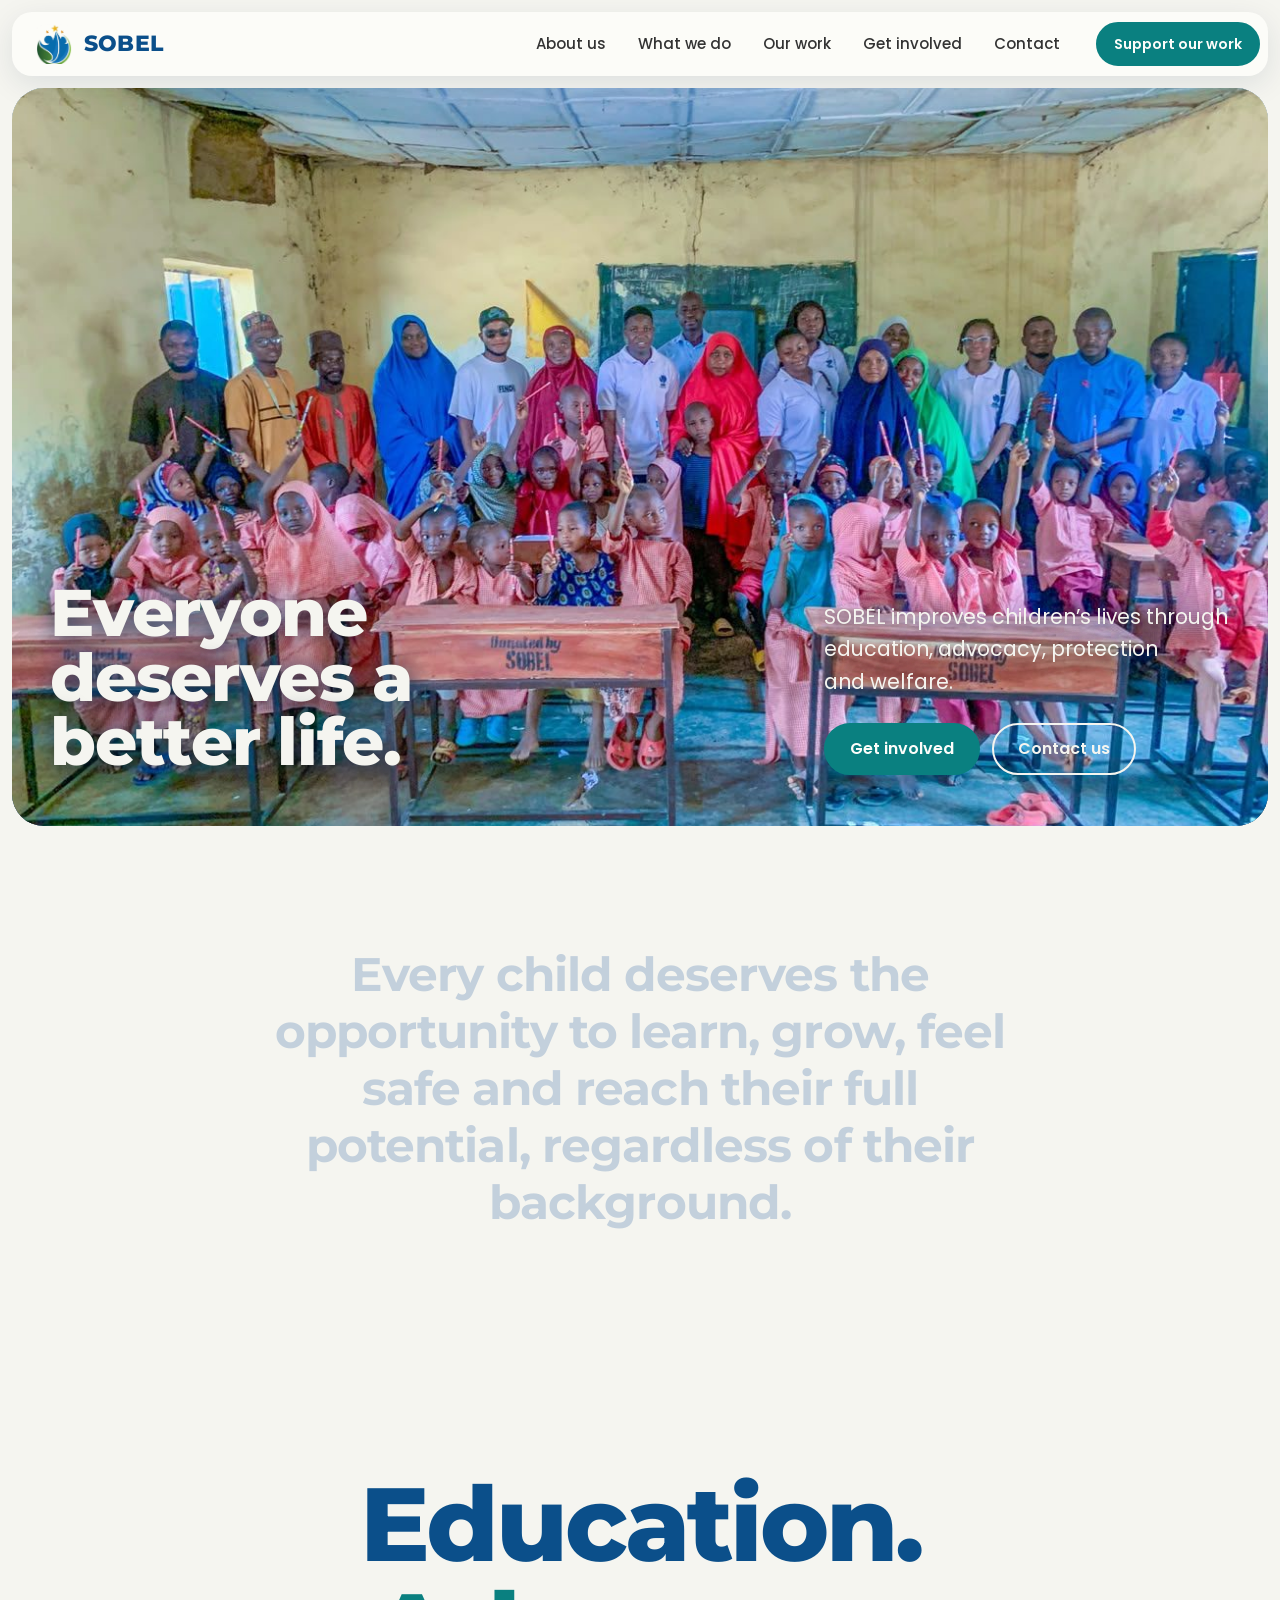
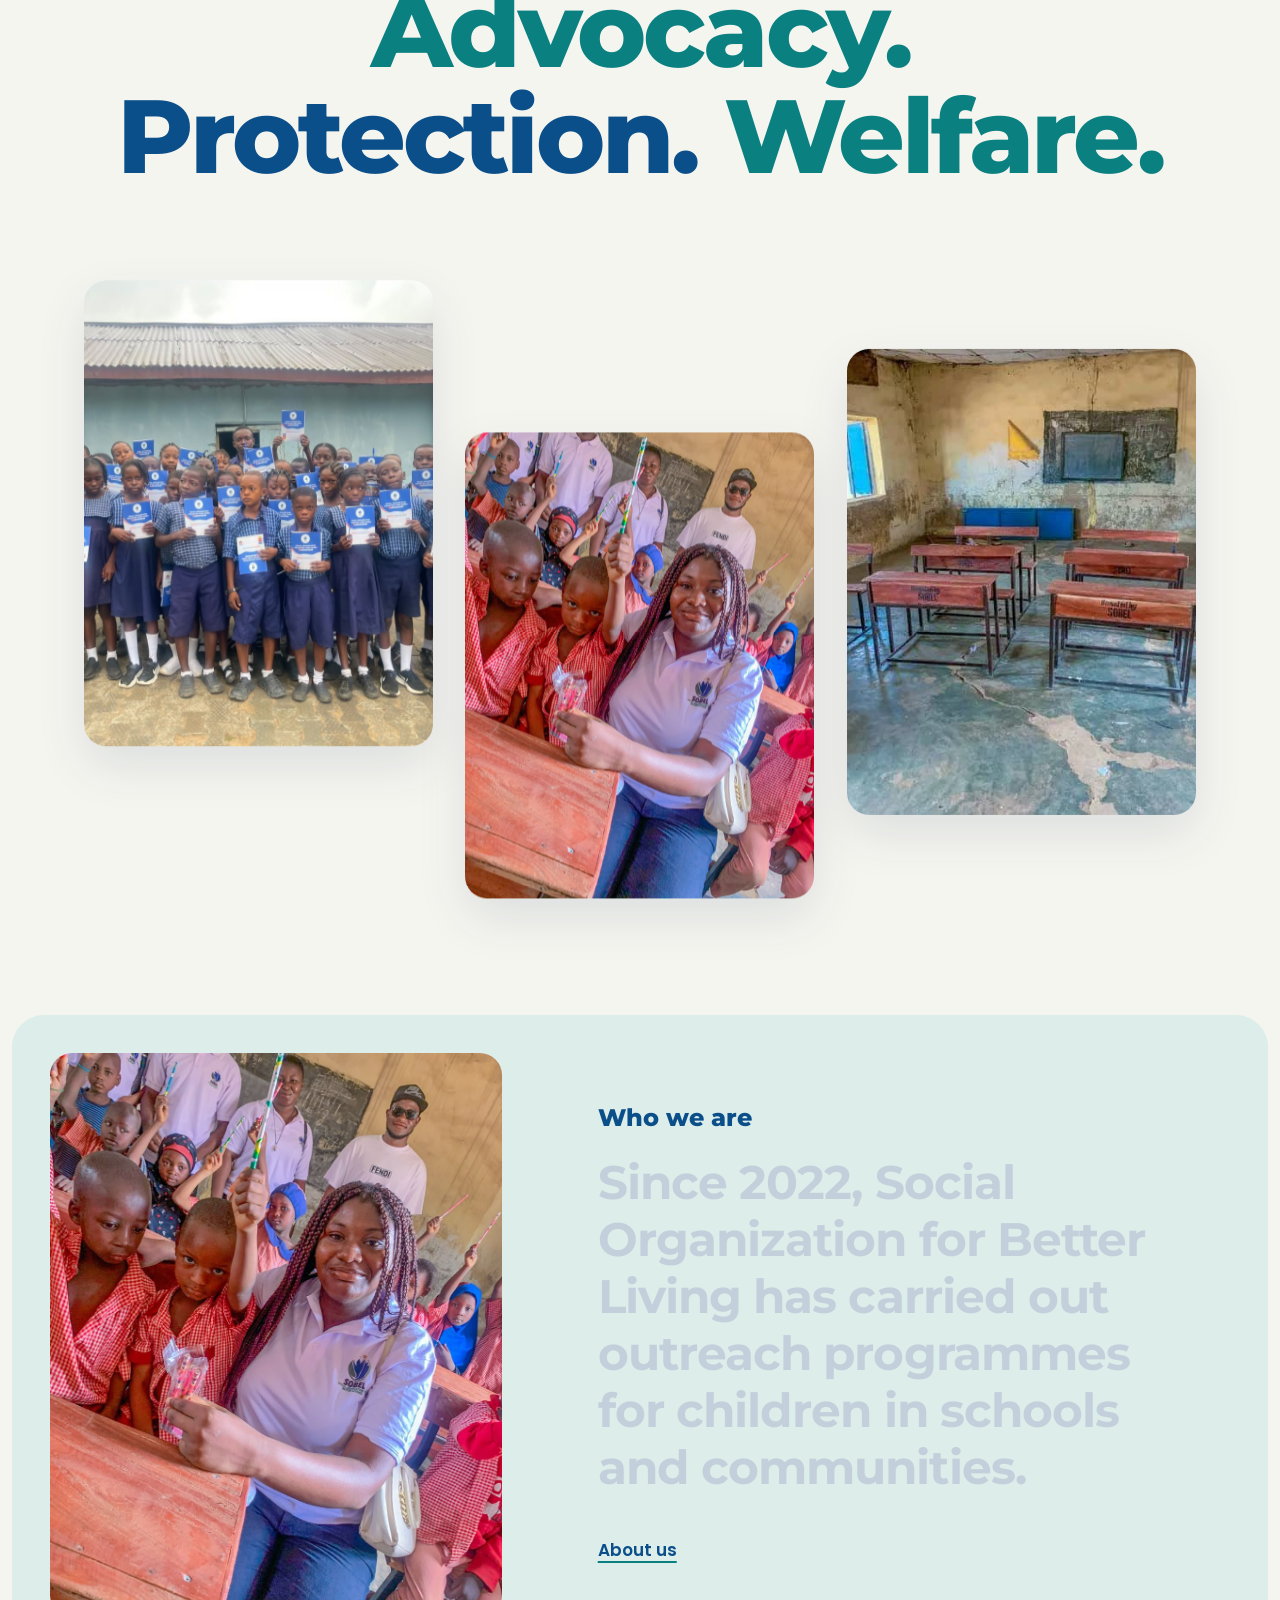
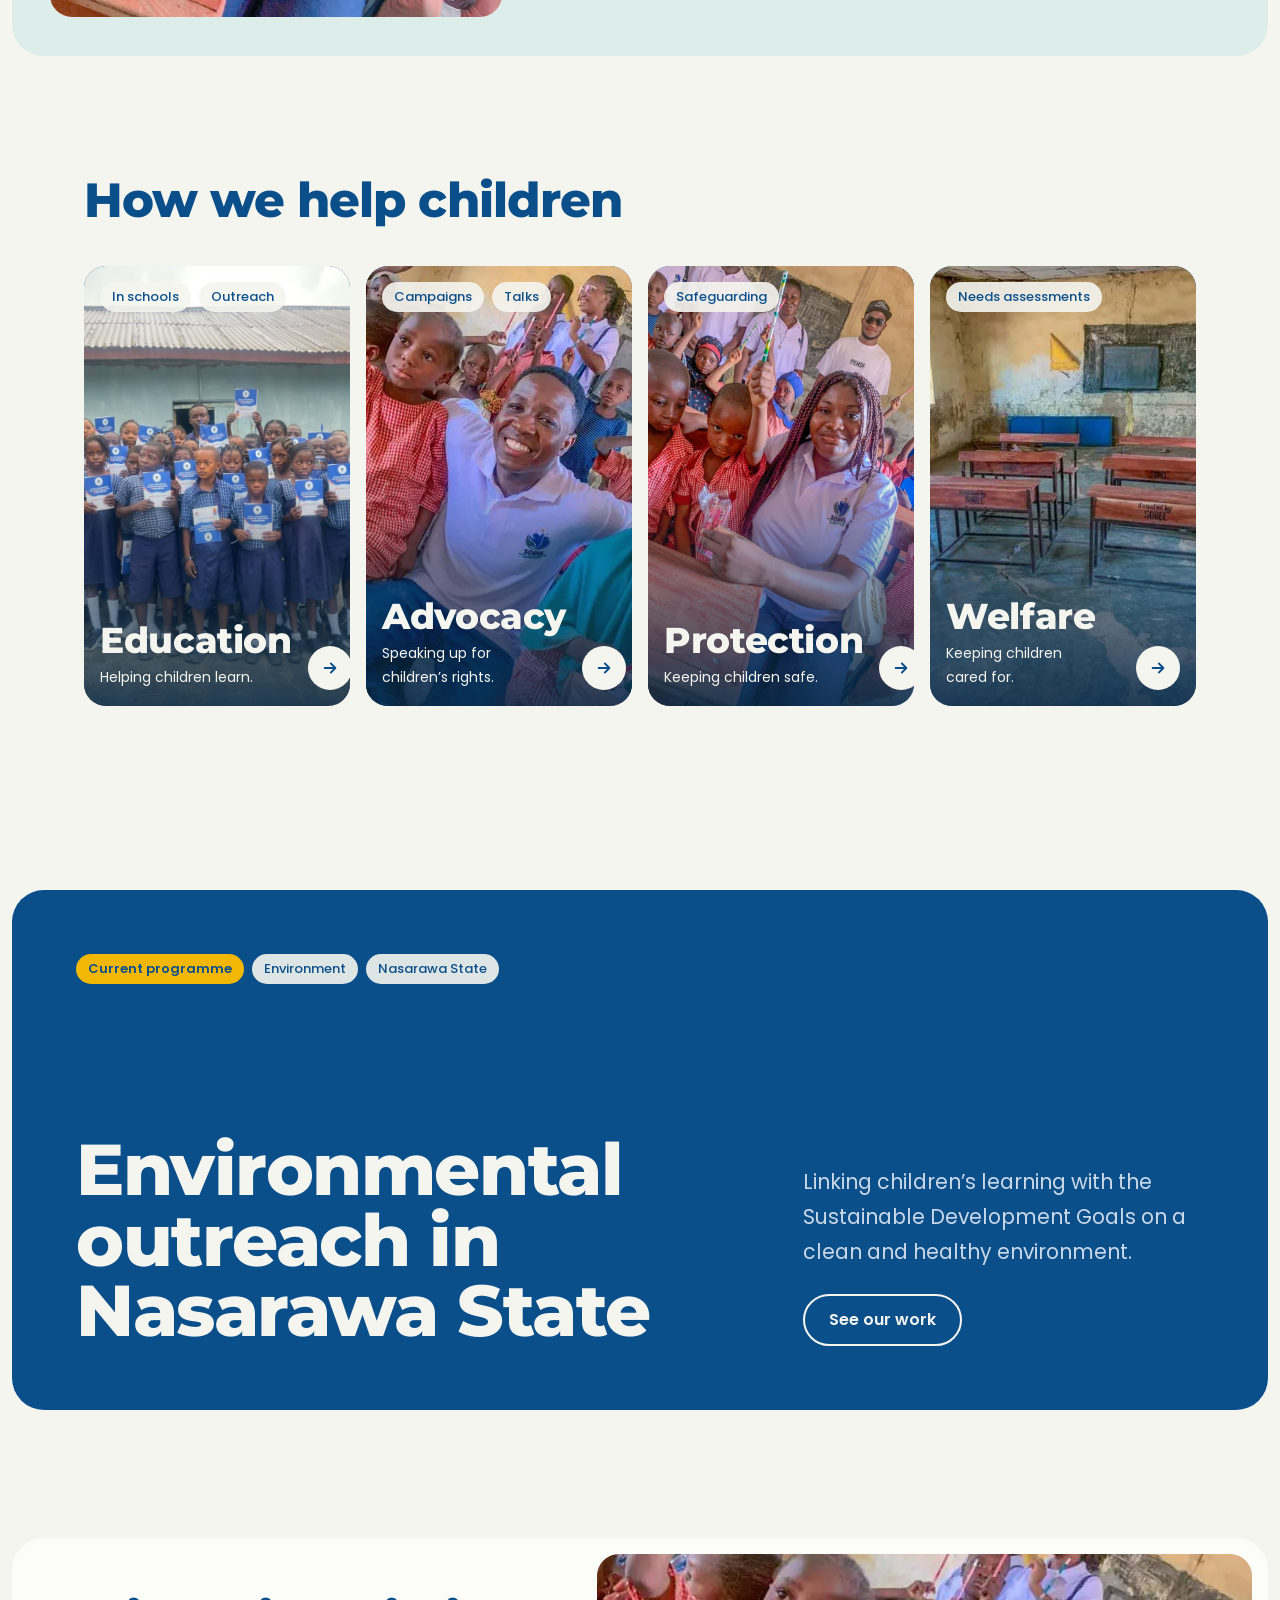
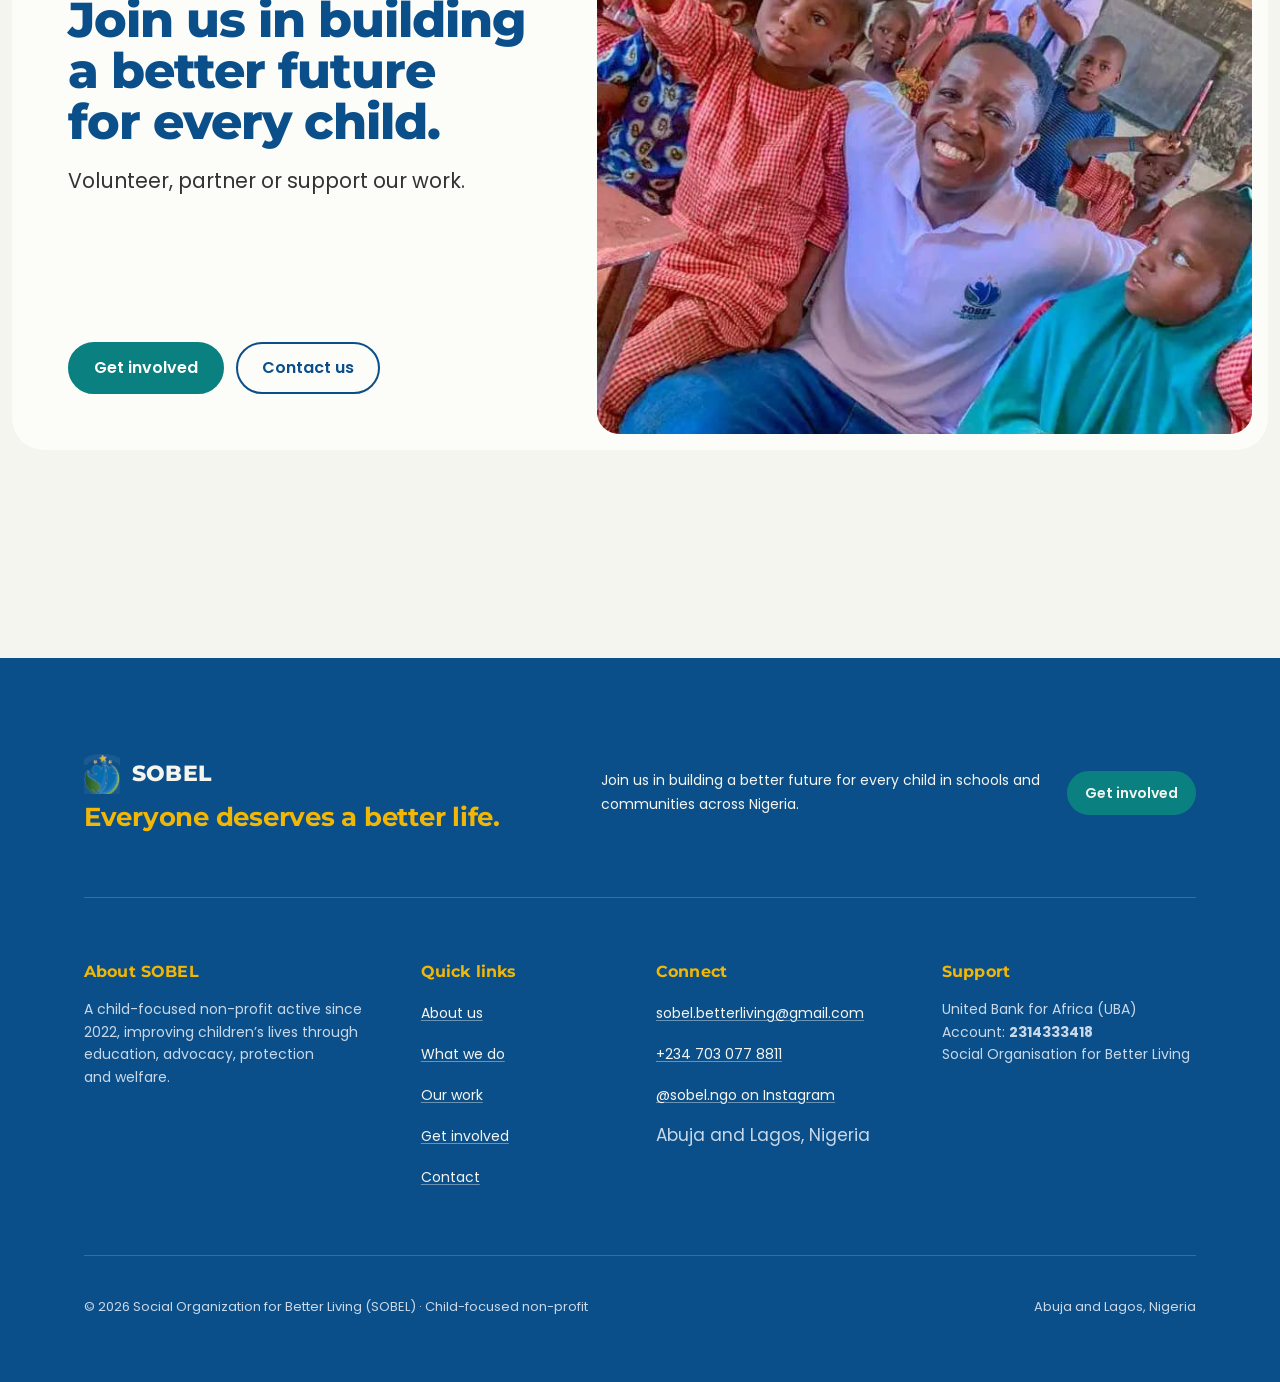
==== index.html @ e092425c "feat: add landing page with SVG wordmark intro animation and grounded footer" ====
<!doctype html>
<html lang="en-NG">
<head>
<meta charset="utf-8">
<meta name="viewport" content="width=device-width, initial-scale=1">
<title>SOBEL | Social Organization for Better Living</title>
<meta name="description" content="SOBEL is a child-focused organisation in Nigeria improving children’s lives through education, advocacy, protection and welfare.">
<meta name="theme-color" content="#0B4F8A">
<meta property="og:title" content="SOBEL | Social Organization for Better Living">
<meta property="og:description" content="SOBEL is a child-focused organisation in Nigeria improving children’s lives through education, advocacy, protection and welfare.">
<meta property="og:image" content="assets/img/class-group.jpg">
<link rel="icon" type="image/png" href="assets/img/favicon.png">
<link rel="preconnect" href="https://fonts.googleapis.com">
<link rel="preconnect" href="https://fonts.gstatic.com" crossorigin>
<link rel="preload" as="style" href="https://fonts.googleapis.com/css2?family=Montserrat:wght@700;800&family=Poppins:wght@400;500;600&display=swap">
<link rel="stylesheet" href="https://fonts.googleapis.com/css2?family=Montserrat:wght@700;800&family=Poppins:wght@400;500;600&display=swap">
<link rel="stylesheet" href="css/site.css?v=2">
<script>document.documentElement.classList.add('js');</script>
</head>
<body>
<div id="intro-curtain" class="intro-curtain" aria-hidden="true">
  <div class="intro-curtain__content">
    <div class="intro-curtain__mark">
      <svg class="wordmark intro-wordmark" viewBox="0 -71 339 72" role="img" aria-label="SOBEL">
        <text x="-3" y="0"><tspan class="intro-letter" style="--i:0">S</tspan><tspan class="intro-letter" style="--i:1">O</tspan><tspan class="intro-letter" style="--i:2">B</tspan><tspan class="intro-letter" style="--i:3">E</tspan><tspan class="intro-letter" style="--i:4">L</tspan></text>
      </svg>
    </div>
    <p class="intro-curtain__motto">Everyone deserves a better life.</p>
    <div class="intro-curtain__line"></div>
  </div>
</div>
<script>
  (function () {
    var c = document.getElementById('intro-curtain');
    if (!c) return;
    var d = function () {
      c.classList.add('is-done');
      setTimeout(function () { if (c.parentNode) c.parentNode.removeChild(c); }, 350);
    };
    c.addEventListener('click', d);
    setTimeout(d, 1500);
  })();
</script>
<a class="skip" href="#main">Skip to content</a>
<header class="site-head">
  <div class="site-head__inner">
    <a class="brand" href="index.html" aria-current="page"><img src="assets/img/sobel-mark.png" width="310" height="345" alt=""><span>SOBEL</span><span class="visually-hidden">, Social Organization for Better Living, home</span></a>
    <button class="nav-toggle" type="button" aria-expanded="false" aria-controls="site-nav">Menu</button>
    <nav class="nav" id="site-nav" aria-label="Main">
      <ul><li><a href="about.html">About us</a></li><li><a href="what-we-do.html">What we do</a></li><li><a href="our-work.html">Our work</a></li><li><a href="get-involved.html">Get involved</a></li><li><a href="contact.html">Contact</a></li></ul>
      <a class="btn btn--small" href="get-involved.html#give">Support our work</a>
    </nav>
  </div>
</header>
<main id="main">
  <section class="frame hero" aria-labelledby="hero-h">
    <figure class="hero__bg" data-slot="class-group"><img src="assets/img/class-group.jpg" width="1280" height="960" alt="SOBEL volunteers and teachers with a class of pupils, each child holding up a new pencil, behind desks donated by SOBEL" style="object-position: 50% 45%" fetchpriority="high"></figure>
    <div class="hero__bottom">
      <h1 id="hero-h"><span>Everyone</span> <span>deserves a</span> <span>better life.</span></h1>
      <div class="hero__aside">
        <p class="lead">SOBEL improves children’s lives through education, advocacy, protection and welfare.</p>
        <div class="actions"><a class="btn" href="get-involved.html">Get involved</a><a class="btn btn--quiet" href="contact.html">Contact us</a></div>
      </div>
    </div>
  </section>

  <section class="section" aria-labelledby="believe-h">
    <div class="container">
      <h2 id="believe-h" class="visually-hidden">What we believe</h2>
      <p class="glow center" data-glow>Every child deserves the opportunity to learn, grow, feel safe and reach their full potential, regardless of their background.</p>
    </div>
  </section>

  <section class="rise container" aria-labelledby="rise-h">
    <h2 id="rise-h" class="visually-hidden">Our four areas of work</h2>
    <ul class="rise__words"><li>Education.</li><li>Advocacy.</li><li>Protection.</li><li>Welfare.</li></ul>
    <div class="rise__cards" aria-hidden="true">
      <figure class="photo" data-slot="notebooks-group" data-rise="0.12"><img src="assets/img/notebooks-group.jpg" width="1280" height="960" alt="" style="object-position: 55% 60%" loading="lazy"></figure>
      <figure class="photo" data-slot="volunteer-desk" data-rise="0.28"><img src="assets/img/volunteer-desk.jpg" width="960" height="1280" alt="" style="object-position: 50% 35%" loading="lazy"></figure>
      <figure class="photo" data-slot="donated-desks" data-rise="0.18"><img src="assets/img/donated-desks.jpg" width="720" height="540" alt="" style="object-position: 50% 50%" loading="lazy"></figure>
    </div>
  </section>

  <section class="frame frame--teal" aria-labelledby="about-h">
    <div class="split">
      <figure class="split__photo" data-slot="volunteer-desk"><img src="assets/img/volunteer-desk.jpg" width="960" height="1280" alt="A SOBEL volunteer sits at a school desk beside pupils who hold up their new pencils" style="object-position: 50% 40%" loading="lazy"></figure>
      <div class="split__text">
        <h2 id="about-h">Who we are</h2>
        <p class="glow" data-glow>Since 2022, Social Organization for Better Living has carried out outreach programmes for children in schools and communities.</p>
        <p style="margin-top: var(--space-xl)"><a class="link" href="about.html">About us</a></p>
      </div>
    </div>
  </section>

  <section class="section" aria-labelledby="areas-h">
    <div class="container">
      <h2 id="areas-h">How we help children</h2>
      <ul class="cards cards--4">
        <li><a class="pcard" href="what-we-do.html#education"><img src="assets/img/notebooks-group.jpg" width="1280" height="960" alt="" style="object-position: 55% 60%" loading="lazy"><ul class="chips"><li>In schools</li><li>Outreach</li></ul><div class="pcard__foot"><div><h3>Education</h3><p>Helping children learn.</p></div><span class="pcard__go" aria-hidden="true"><svg viewBox="0 0 20 20" fill="none" stroke="currentColor" stroke-width="2" stroke-linecap="round" stroke-linejoin="round"><path d="M4 10h12M11 5l5 5-5 5"/></svg></span></div></a></li>
        <li><a class="pcard" href="what-we-do.html#advocacy"><img src="assets/img/volunteer-pencils.jpg" width="720" height="720" alt="" style="object-position: 50% 40%" loading="lazy"><ul class="chips"><li>Campaigns</li><li>Talks</li></ul><div class="pcard__foot"><div><h3>Advocacy</h3><p>Speaking up for children’s rights.</p></div><span class="pcard__go" aria-hidden="true"><svg viewBox="0 0 20 20" fill="none" stroke="currentColor" stroke-width="2" stroke-linecap="round" stroke-linejoin="round"><path d="M4 10h12M11 5l5 5-5 5"/></svg></span></div></a></li>
        <li><a class="pcard" href="what-we-do.html#protection"><img src="assets/img/volunteer-desk.jpg" width="960" height="1280" alt="" style="object-position: 50% 35%" loading="lazy"><ul class="chips"><li>Safeguarding</li></ul><div class="pcard__foot"><div><h3>Protection</h3><p>Keeping children safe.</p></div><span class="pcard__go" aria-hidden="true"><svg viewBox="0 0 20 20" fill="none" stroke="currentColor" stroke-width="2" stroke-linecap="round" stroke-linejoin="round"><path d="M4 10h12M11 5l5 5-5 5"/></svg></span></div></a></li>
        <li><a class="pcard" href="what-we-do.html#welfare"><img src="assets/img/donated-desks.jpg" width="720" height="540" alt="" style="object-position: 50% 50%" loading="lazy"><ul class="chips"><li>Needs assessments</li></ul><div class="pcard__foot"><div><h3>Welfare</h3><p>Keeping children cared for.</p></div><span class="pcard__go" aria-hidden="true"><svg viewBox="0 0 20 20" fill="none" stroke="currentColor" stroke-width="2" stroke-linecap="round" stroke-linejoin="round"><path d="M4 10h12M11 5l5 5-5 5"/></svg></span></div></a></li>
      </ul>
    </div>
  </section>

  <section class="section--tight" aria-labelledby="now-h">
    <div class="frame frame--navy feature">
      <ul class="chips"><li class="is-now">Current programme</li><li>Environment</li><li>Nasarawa State</li></ul>
      <div class="feature__foot">
        <h2 id="now-h">Environmental outreach in Nasarawa State</h2>
        <div class="stack-lg">
          <p>Linking children’s learning with the Sustainable Development Goals on a clean and healthy environment.</p>
          <a class="btn btn--light" href="our-work.html">See our work</a>
        </div>
      </div>
    </div>
  </section>

  <section class="section--tight" aria-labelledby="join-h">
    <div class="frame frame--white together">
      <div class="together__text">
        <div>
          <h2 id="join-h">Join us in building a better future for every child.</h2>
          <p>Volunteer, partner or support our work.</p>
        </div>
        <div class="actions"><a class="btn" href="get-involved.html">Get involved</a><a class="btn btn--quiet" href="contact.html">Contact us</a></div>
      </div>
      <figure class="together__photo" data-slot="volunteer-pencils"><img src="assets/img/volunteer-pencils.jpg" width="720" height="720" alt="A smiling SOBEL volunteer crouches among pupils holding up pencils in their classroom" style="object-position: 50% 40%" loading="lazy"></figure>
    </div>
  </section>
</main>
<footer class="site-foot">
  <div class="container site-foot__inner">
    <div class="foot__top">
      <div class="foot__brand">
        <a class="brand brand--foot" href="index.html">
          <img src="assets/img/sobel-mark.png" width="310" height="345" alt="" loading="lazy">
          <span>SOBEL</span>
        </a>
        <p class="foot__motto">Everyone deserves a better life.</p>
      </div>
      <div class="foot__cta">
        <p>Join us in building a better future for every child in schools and communities across Nigeria.</p>
        <a class="btn btn--small" href="get-involved.html">Get involved</a>
      </div>
    </div>

    <div class="foot__grid">
      <div class="foot__col">
        <h2>About SOBEL</h2>
        <p>A child-focused non-profit active since 2022, improving children’s lives through education, advocacy, protection and welfare.</p>
      </div>
      <div class="foot__col">
        <h2>Quick links</h2>
        <ul>
          <li><a href="about.html">About us</a></li>
          <li><a href="what-we-do.html">What we do</a></li>
          <li><a href="our-work.html">Our work</a></li>
          <li><a href="get-involved.html">Get involved</a></li>
          <li><a href="contact.html">Contact</a></li>
        </ul>
      </div>
      <div class="foot__col">
        <h2>Connect</h2>
        <ul>
          <li><a href="mailto:sobel.betterliving@gmail.com">sobel.betterliving@gmail.com</a></li>
          <li><a href="https://wa.me/2347030778811">+234 703 077 8811</a></li>
          <li><a href="https://www.instagram.com/sobel.ngo/">@sobel.ngo on Instagram</a></li>
          <li>Abuja and Lagos, Nigeria</li>
        </ul>
      </div>
      <div class="foot__col">
        <h2>Support</h2>
        <p>United Bank for Africa (UBA)</p>
        <p>Account: <strong>2314333418</strong></p>
        <p>Social Organisation for Better Living</p>
      </div>
    </div>

    <div class="foot__bottom">
      <p>© 2026 Social Organization for Better Living (SOBEL) · Child-focused non-profit</p>
      <p>Abuja and Lagos, Nigeria</p>
    </div>
  </div>
</footer>
<script src="js/site.js?v=2"></script>
</body>
</html>
---- css/site.css ----
/* Hallmark · shape: framed panels, a full-bleed photo hero under a giant SOBEL wordmark, after conwest.com · genre: editorial · theme: custom · brand: SOBEL (supplied by the client) · job: join · idea: "The children SOBEL serves, framed in big rounded panels, with SOBEL's words lighting up as you read them." · vibe: "warm, hopeful, bold, rounded panels, words that light up"
 * paper: #F5F5F0 cream (client) · accent: #0A8080 teal (client) · heads: #0B4F8A navy (client) · display: Montserrat 800 (client) · body: Poppins 400 (client) · hero: the class photograph edge to edge in a rounded frame, the SOBEL wordmark across its top, the motto stacked bottom left with its sentence and two actions · nav: floating glass pill, logo mark and wordmark, five links, one teal action · footer: navy, contacts and links over the SOBEL wordmark set the full width · imagery: the client's own outreach photographs · signature: the motto and belief lighting up word by word as you scroll, and photo cards rising over the four areas of work
 * axes: light/grotesk-heavy/chromatic-teal · posture: brand-locked · contrast: pass · fold: pass · v2.0.0 */
/* Hallmark · pre-emit critique: P3 H4 E3 S4 R3 V4 · weakest: E, motion now carries the page; every moving piece has a still fallback under reduced motion and without script */
/* waive 42: the client's content pack fixes six pages, so the nav carries five links and one action · waive 65: cream ground is the client's supplied brand colour · waive fonts: Montserrat and Poppins are the client's supplied brand faces · waive reveal-count: the client asked for conwest.com's scroll motion, so the page has a word reveal and a parallax rise */
@import url("./tokens.css");
@import url("./base.css");

/* ---------- Intro loading animation: spelling SOBEL ---------- */
.intro-curtain { position: fixed; inset: 0; z-index: var(--z-modal, 9999); display: flex; align-items: center; justify-content: center; background: var(--color-head); color: var(--color-cream-on-navy); opacity: 1; visibility: visible; cursor: pointer; animation: introCurtainDismiss 0.45s var(--ease-out) 1.5s forwards; }
.intro-curtain.is-done { opacity: 0 !important; visibility: hidden !important; pointer-events: none !important; transition: opacity var(--dur-short) var(--ease-out), visibility var(--dur-short) var(--ease-out); }
.intro-curtain__content { text-align: center; padding: var(--space-lg); width: 100%; max-width: 640px; margin-inline: auto; }
.intro-curtain__mark { width: min(85vw, 560px); margin-inline: auto; }
.intro-wordmark { display: block; width: 100%; height: auto; overflow: visible; color: var(--color-cream-on-navy); }
.intro-wordmark text { font-family: var(--font-display); font-weight: 800; font-size: 100px; letter-spacing: -3px; fill: currentColor; }
.intro-letter { opacity: 0; animation: introSpell 0.28s var(--ease-out) forwards; animation-delay: calc(0.08s + var(--i) * 0.14s); }
.intro-curtain__motto { margin-top: var(--space-md); font-family: var(--font-body); font-weight: 500; font-size: clamp(0.95rem, 1.1vw + 0.5rem, 1.25rem); line-height: 1.4; color: var(--color-gold); letter-spacing: 0.02em; opacity: 0; transform: translateY(8px); animation: introFade 0.45s var(--ease-out) forwards; animation-delay: 0.88s; }
.intro-curtain__line { width: 44px; height: 3px; margin: var(--space-md) auto 0; background: var(--color-accent); border-radius: var(--radius-pill); opacity: 0; transform: scaleX(0); animation: introLine 0.4s var(--ease-out) forwards; animation-delay: 1.02s; }
@keyframes introSpell { to { opacity: 1; } }
@keyframes introFade { to { opacity: 1; transform: translateY(0); } }
@keyframes introLine { to { opacity: 1; transform: scaleX(1); } }
@keyframes introCurtainDismiss { 0% { opacity: 1; visibility: visible; } 99% { opacity: 0; visibility: visible; } 100% { opacity: 0; visibility: hidden; pointer-events: none; } }
@media (prefers-reduced-motion: reduce) { .intro-curtain { display: none !important; } }
html:not(.js) .intro-curtain { display: none !important; }

/* ---------- Base ---------- */
body { font-size: 1.0625rem; line-height: 1.7; }
h1, h2, h3 { color: var(--color-head); font-weight: 800; letter-spacing: var(--tracking-display); line-height: 1.04; }
h1 { font-size: var(--text-display); }
h2 { font-size: var(--text-section); }
h3 { font-size: var(--text-title); letter-spacing: -0.01em; line-height: 1.2; }
.lead { font-size: var(--text-lead); line-height: 1.6; max-width: 40ch; }
.muted { color: var(--color-muted); }
a { color: var(--color-head); }
a:hover { color: var(--color-accent-2); }
main { display: block; }
.section { padding-block: var(--section-gap-s); }
.section--tight { padding-block: var(--space-2xl); }
.stack > * + * { margin-top: var(--space-md); }
.stack-lg > * + * { margin-top: var(--space-lg); }
.center { text-align: center; margin-inline: auto; }

/* A framed panel: inset from the screen edge, big rounded corners */
.frame { margin-inline: var(--frame); border-radius: var(--radius-panel); overflow: hidden; position: relative; }
.frame--navy { background: var(--color-head); color: var(--color-cream-on-navy); }
.frame--teal { background: var(--color-teal-panel); }
.frame--white { background: var(--color-paper-2); }
.frame--navy h1, .frame--navy h2, .frame--navy h3 { color: var(--color-cream-on-navy); }
.frame--navy p { color: var(--color-soft-on-navy); }

/* ---------- Skip link ---------- */
.skip { position: absolute; left: var(--space-md); top: calc(-1 * var(--space-3xl)); z-index: var(--z-toast); padding: var(--space-xs) var(--space-md); background: var(--color-head); color: var(--color-paper); border-radius: 8px; }
.skip:focus-visible { top: var(--space-md); }

/* ---------- Buttons ---------- */
.btn { display: inline-flex; align-items: center; justify-content: center; gap: var(--space-xs); min-height: 52px; padding: 0 var(--space-lg); border: 2px solid var(--color-accent); border-radius: var(--radius-pill); background: var(--color-accent); color: var(--color-accent-ink); font: 600 var(--text-md)/1 var(--font-body); white-space: nowrap; text-decoration: none; cursor: pointer; transition: background-color var(--dur-short) var(--ease-out), border-color var(--dur-short) var(--ease-out), color var(--dur-short) var(--ease-out), transform var(--dur-micro) var(--ease-out); }
.btn:hover { background: var(--color-accent-2); border-color: var(--color-accent-2); color: var(--color-accent-ink); }
.btn:active { transform: translateY(1px); }
.btn:focus-visible { outline: 3px solid var(--color-focus); outline-offset: 3px; }
.btn:disabled, .btn[aria-disabled="true"] { opacity: 0.55; cursor: not-allowed; transform: none; }
.btn[aria-busy="true"] { cursor: progress; }
.btn--quiet { background: transparent; color: var(--color-head); border-color: var(--color-head); }
.btn--quiet:hover { background: var(--color-head); border-color: var(--color-head); color: var(--color-paper); }
.btn--light { background: transparent; color: var(--color-cream-on-navy); border-color: var(--color-cream-on-navy); }
.btn--light:hover { background: var(--color-cream-on-navy); border-color: var(--color-cream-on-navy); color: var(--color-head); }
.frame--navy .btn:focus-visible, .hero .btn:focus-visible, .page-hero .btn:focus-visible { outline-color: var(--color-gold); }
.btn--small { min-height: 44px; padding: 0 var(--space-md); font-size: var(--text-sm); }
.actions { display: flex; flex-wrap: wrap; gap: var(--space-sm); }

.link { font-weight: 600; color: var(--color-head); text-decoration: underline; text-decoration-color: var(--color-accent); text-decoration-thickness: 2px; text-underline-offset: 0.3em; transition: color var(--dur-short) var(--ease-out); }
.link:hover { color: var(--color-accent-2); }
.link:focus-visible { outline: 3px solid var(--color-focus); outline-offset: 3px; border-radius: 4px; }
.frame--navy .link { color: var(--color-cream-on-navy); text-decoration-color: var(--color-gold); }
.frame--navy .link:hover { color: var(--color-gold); }
.frame--navy .link:focus-visible { outline-color: var(--color-gold); }

/* ---------- Chips ---------- */
.chips { display: flex; flex-wrap: wrap; gap: var(--space-xs); margin: 0; padding: 0; list-style: none; }
.chips li { display: inline-flex; align-items: center; min-height: 30px; padding: 0 var(--space-sm); border-radius: var(--radius-pill); background: var(--color-chip); color: var(--color-head); font-size: var(--text-xs); font-weight: 500; line-height: 1; }
.chips li.is-now { background: var(--color-gold); color: var(--color-head); font-weight: 600; }
.chips--line li { background: transparent; border: 1px solid currentColor; color: inherit; }

/* ---------- Floating nav ---------- */
.site-head { position: fixed; top: var(--frame); left: var(--frame); right: var(--frame); z-index: var(--z-sticky-nav); }
.site-head__inner { display: flex; align-items: center; justify-content: space-between; gap: var(--space-md); max-width: calc(var(--container) + 2 * var(--space-lg)); margin-inline: auto; min-height: var(--nav-h); padding: var(--space-xs) var(--space-xs) var(--space-xs) var(--space-lg); background: var(--color-paper-2); border-radius: 20px; box-shadow: 0 8px 30px var(--color-shadow); }
.brand { display: inline-flex; align-items: center; gap: var(--space-sm); text-decoration: none; color: var(--color-head); border-radius: 8px; }
.brand img { width: 36px; height: auto; }
.brand span { font: 800 1.375rem/1 var(--font-display); letter-spacing: 0.01em; }
.brand:hover { color: var(--color-head); }
.brand:focus-visible { outline: 3px solid var(--color-focus); outline-offset: 4px; }
.nav-toggle { display: none; min-height: 44px; padding: 0 var(--space-md); border: 0; border-radius: var(--radius-pill); background: var(--color-head); color: var(--color-paper); font: 600 var(--text-sm)/1 var(--font-body); cursor: pointer; transition: background-color var(--dur-short) var(--ease-out); }
.nav-toggle:hover { background: var(--color-head-2); }
.nav-toggle:active { transform: translateY(1px); }
.nav-toggle:focus-visible { outline: 3px solid var(--color-focus); outline-offset: 3px; }
.nav { display: flex; align-items: center; gap: var(--space-lg); }
.nav ul { display: flex; gap: var(--space-xs); margin: 0; padding: 0; list-style: none; }
.nav ul a { display: inline-flex; align-items: center; min-height: 44px; padding: 0 var(--space-sm); border-radius: var(--radius-pill); font-size: 0.9375rem; font-weight: 500; color: var(--color-ink); text-decoration: none; transition: background-color var(--dur-short) var(--ease-out), color var(--dur-short) var(--ease-out); }
.nav ul a:hover { background: var(--color-paper-3); color: var(--color-head); }
.nav a[aria-current="page"] { background: var(--color-head); color: var(--color-paper); }
.nav ul a:focus-visible { outline: 3px solid var(--color-focus); outline-offset: 2px; }

@media (max-width: 64rem) {
  .js .nav-toggle { display: inline-flex; align-items: center; }
  .site-head__inner { flex-wrap: wrap; padding-left: var(--space-md); }
  .nav { flex-basis: 100%; flex-direction: column; align-items: stretch; gap: var(--space-md); padding: var(--space-xs) var(--space-xs) var(--space-md); }
  .nav ul { flex-direction: column; gap: var(--space-2xs); }
  .nav ul a { display: flex; min-height: 52px; padding: 0 var(--space-md); font: 700 var(--text-xl)/1 var(--font-display); color: var(--color-head); }
  .js .nav:not(.is-open) { display: none; }
}

/* ---------- Giant wordmark (SVG text sized to its box) ---------- */
.wordmark { display: block; width: 100%; height: auto; overflow: visible; }
.wordmark text { font-family: var(--font-display); font-weight: 800; font-size: 100px; letter-spacing: -3px; fill: currentColor; }

/* ---------- Home hero ---------- */
.hero { margin-top: calc(var(--frame) + var(--nav-h) + var(--space-sm)); min-height: clamp(520px, 82svh, 800px); display: flex; flex-direction: column; justify-content: flex-end; color: var(--color-cream-on-navy); background: var(--color-head); }
.hero__bg { position: absolute; inset: 0; margin: 0; }
.hero__bg img { width: 100%; height: 100%; object-fit: cover; object-position: 50% 60%; }
.hero::after { content: ""; position: absolute; inset: 0; background: linear-gradient(to top, var(--color-scrim) 0%, var(--color-scrim) 30%, var(--color-scrim-mid) 62%, var(--color-scrim-0) 85%); pointer-events: none; }
.hero__bottom { position: relative; z-index: var(--z-raised); padding-inline: clamp(var(--space-md), 3vw, var(--space-2xl)); }
.hero__bottom { display: grid; grid-template-columns: minmax(0, 1fr); gap: var(--space-lg); padding-top: var(--space-3xl); padding-bottom: clamp(var(--space-lg), 4vw, var(--space-2xl)); align-items: end; }
.hero h1 { color: var(--color-cream-on-navy); font-size: clamp(2.5rem, 4.4vw + 0.6rem, 5rem); line-height: 0.98; }
.hero h1 span { display: block; }
.hero .lead { color: var(--color-cream-on-navy); }
.hero h1, .hero .lead, .page-hero h1, .page-hero .lead { text-shadow: 0 2px 24px var(--color-scrim); }
.hero__aside { display: flex; flex-direction: column; gap: var(--space-lg); }
.hero .btn--quiet { background: transparent; color: var(--color-cream-on-navy); border-color: var(--color-cream-on-navy); }
.hero .btn--quiet:hover { background: var(--color-cream-on-navy); color: var(--color-head); }
@media (min-width: 60rem) { .hero__bottom { grid-template-columns: minmax(0, 7fr) minmax(0, 4fr); gap: var(--space-2xl); } }

/* ---------- Inner page hero ---------- */
.page-hero { margin-top: var(--frame); min-height: clamp(460px, 72svh, 720px); display: flex; align-items: flex-end; background: var(--color-head); color: var(--color-cream-on-navy); }
.page-hero__bg { position: absolute; inset: 0; margin: 0; }
.page-hero__bg img { width: 100%; height: 100%; object-fit: cover; }
.page-hero--photo::after { content: ""; position: absolute; inset: 0; background: linear-gradient(to top, var(--color-scrim) 0%, var(--color-scrim-mid) 55%, var(--color-scrim-0) 85%); pointer-events: none; }
.page-hero__inner { position: relative; z-index: var(--z-raised); width: 100%; padding: calc(var(--nav-h) + var(--space-2xl)) clamp(var(--space-md), 3vw, var(--space-2xl)) clamp(var(--space-lg), 4vw, var(--space-2xl)); display: grid; grid-template-columns: minmax(0, 1fr); gap: var(--space-lg); align-items: end; }
.page-hero h1 { color: var(--color-cream-on-navy); font-size: clamp(3rem, 7vw + 0.5rem, 7.5rem); line-height: 0.95; }
.page-hero .lead { color: var(--color-cream-on-navy); }
@media (min-width: 60rem) { .page-hero__inner { grid-template-columns: minmax(0, 7fr) minmax(0, 4fr); gap: var(--space-2xl); } }

/* ---------- Words that light up as you scroll ---------- */
.glow { font: 700 clamp(1.6rem, 2.4vw + 1rem, 3.4rem)/1.22 var(--font-display); letter-spacing: -0.02em; color: var(--color-head); max-width: 26ch; text-wrap: pretty; }
.glow--xl { font-size: clamp(2.6rem, 6.5vw + 0.5rem, 7rem); line-height: 1; font-weight: 800; max-width: none; }
.glow.center { max-width: 24ch; }
.js .glow[data-glow] .w { color: var(--color-head-dim); transition: color var(--dur-long) var(--ease-out); }
.js .glow[data-glow] .w.is-lit { color: var(--color-head); }
.frame--navy .glow { color: var(--color-cream-on-navy); }
.js .frame--navy .glow[data-glow] .w { color: var(--color-dim-on-navy); }
.js .frame--navy .glow[data-glow] .w.is-lit { color: var(--color-cream-on-navy); }

/* ---------- Big words with photos rising over them ---------- */
.rise { position: relative; padding-block: var(--section-gap-s); }
.rise__words { position: sticky; top: 30svh; margin: 0; padding: 0; list-style: none; text-align: center; }
.rise__words li { display: inline; font: 800 clamp(2.6rem, 7.5vw + 0.5rem, 8.5rem)/1.02 var(--font-display); letter-spacing: -0.03em; color: var(--color-head); }
.rise__words li + li::before { content: " "; }
.rise__words li:nth-child(even) { color: var(--color-accent); }
.rise__cards { position: relative; z-index: var(--z-raised); display: grid; grid-template-columns: repeat(3, minmax(0, 1fr)); gap: var(--gap-columns); align-items: start; margin-top: var(--space-3xl); }
.rise__cards figure { margin: 0; aspect-ratio: 3 / 4; border-radius: var(--radius-card); box-shadow: 0 20px 50px var(--color-shadow); will-change: transform; }
.rise__cards figure:nth-child(2) { margin-top: var(--space-4xl); }
.rise__cards figure:nth-child(3) { margin-top: var(--space-2xl); }
@media (max-width: 48rem) { .rise__words { position: static; } .rise__cards { grid-template-columns: repeat(2, minmax(0, 1fr)); margin-top: var(--space-xl); } .rise__cards figure:nth-child(3) { display: none; } .rise__cards figure:nth-child(2) { margin-top: var(--space-2xl); } }

/* ---------- Photo cards (focus areas, ways in) ---------- */
.cards { display: grid; grid-template-columns: minmax(0, 1fr); gap: var(--space-md); margin: var(--space-xl) 0 0; padding: 0; list-style: none; }
@media (min-width: 40rem) { .cards { grid-template-columns: repeat(2, minmax(0, 1fr)); } }
@media (min-width: 72rem) { .cards--4 { grid-template-columns: repeat(4, minmax(0, 1fr)); } }
.pcard { position: relative; display: flex; flex-direction: column; justify-content: space-between; min-height: 440px; padding: var(--space-md); border-radius: var(--radius-card); overflow: hidden; color: var(--color-cream-on-navy); text-decoration: none; background: var(--color-head); isolation: isolate; }
.pcard img { position: absolute; inset: 0; width: 100%; height: 100%; object-fit: cover; z-index: -2; }
.pcard::after { content: ""; position: absolute; inset: 0; z-index: -1; background: linear-gradient(to top, var(--color-scrim) 0%, var(--color-scrim-0) 55%); }
.pcard__foot { display: flex; align-items: flex-end; justify-content: space-between; gap: var(--space-md); }
.pcard h3 { color: var(--color-cream-on-navy); font-size: clamp(1.75rem, 1.5vw + 1.1rem, 2.25rem); }
.pcard p { color: var(--color-cream-on-navy); font-size: var(--text-sm); margin-top: var(--space-2xs); }
.pcard__go { flex: none; display: grid; place-items: center; width: 44px; height: 44px; border-radius: 50%; background: var(--color-cream-on-navy); color: var(--color-head); transition: background-color var(--dur-short) var(--ease-out), transform var(--dur-short) var(--ease-out); }
.pcard__go svg { width: 18px; height: 18px; }
.pcard:hover { color: var(--color-cream-on-navy); box-shadow: 0 16px 40px var(--color-shadow); }
/* .pcard image stays still */
.pcard:hover .pcard__go { background: var(--color-gold); transform: translateX(3px); }
.pcard:focus-visible { outline: 3px solid var(--color-focus); outline-offset: 3px; }
.pcard:active .pcard__go { transform: translateX(1px); }

/* ---------- Split panel: photo and words ---------- */
.split { display: grid; grid-template-columns: minmax(0, 1fr); gap: var(--space-xl); padding: clamp(var(--space-md), 3vw, var(--space-2xl)); align-items: center; }
.split__photo { margin: 0; aspect-ratio: 4 / 5; border-radius: var(--radius-card); }
.split__text { padding: var(--space-md) 0; }
.split__text h2 { font-size: var(--text-title); letter-spacing: 0; margin-bottom: var(--space-lg); }
@media (min-width: 60rem) { .split { grid-template-columns: minmax(0, 5fr) minmax(0, 7fr); gap: var(--space-3xl); } .split--flip .split__photo { order: 2; } .split__text { padding: var(--space-xl) var(--space-xl) var(--space-xl) 0; } .split--flip .split__text { padding: var(--space-xl) 0 var(--space-xl) var(--space-xl); } }

/* ---------- Feature card (current programme) ---------- */
.feature { padding: clamp(var(--space-lg), 5vw, var(--space-3xl)); min-height: 520px; display: flex; flex-direction: column; justify-content: space-between; gap: var(--space-2xl); }
.feature h2 { font-size: clamp(2.4rem, 5vw + 0.5rem, 5.5rem); line-height: 0.98; max-width: 14ch; }
.feature__foot { display: grid; grid-template-columns: minmax(0, 1fr); gap: var(--space-lg); align-items: end; }
.feature__foot p { font-size: var(--text-lead); max-width: 54ch; }
@media (min-width: 60rem) { .feature__foot { grid-template-columns: minmax(0, 7fr) minmax(0, 4fr); } }

/* ---------- Work-together card ---------- */
.together { display: grid; grid-template-columns: minmax(0, 1fr); gap: var(--space-lg); padding: var(--space-md); }
.together__text { display: flex; flex-direction: column; justify-content: space-between; gap: var(--space-xl); padding: var(--space-lg) var(--space-md); }
.together__text h2 { font-size: clamp(2rem, 2.6vw + 1rem, 3.5rem); max-width: 16ch; }
.together__text p { margin-top: var(--space-md); font-size: var(--text-lead); }
.together__photo { margin: 0; min-height: 320px; border-radius: var(--radius-card); }
@media (min-width: 60rem) { .together { grid-template-columns: minmax(0, 5fr) minmax(0, 6fr); } .together__text { padding: var(--space-xl); } .together__photo { min-height: 480px; } }

/* ---------- What we do: areas ---------- */
.areas { display: grid; grid-template-columns: minmax(0, 1fr); gap: var(--space-md); margin: 0; padding: 0; list-style: none; }
.area { display: flex; flex-direction: column; gap: var(--space-lg); padding: var(--space-md); border-radius: var(--radius-panel); background: var(--color-paper-2); }
.area figure { margin: 0; aspect-ratio: 16 / 10; border-radius: var(--radius-card); }
.area__body { padding: 0 var(--space-md) var(--space-md); }
.area h2 { font-size: clamp(2rem, 2.4vw + 1rem, 3.25rem); margin: var(--space-md) 0 var(--space-sm); }
.area p { max-width: 46ch; }
@media (min-width: 48rem) { .areas { grid-template-columns: repeat(2, minmax(0, 1fr)); } }

/* ---------- Steps ---------- */
.steps { display: grid; grid-template-columns: minmax(0, 1fr); gap: var(--space-md); margin: var(--space-xl) 0 0; padding: 0; list-style: none; counter-reset: step; }
.steps li { counter-increment: step; display: flex; flex-direction: column; justify-content: space-between; gap: var(--space-xl); min-height: 240px; padding: var(--space-lg); background: var(--color-paper-2); border-radius: var(--radius-card); }
.steps li::before { content: counter(step); font: 800 clamp(3.5rem, 4vw + 1rem, 5rem)/1 var(--font-display); color: var(--color-accent); }
.steps h3 { font-size: var(--text-title); }
@media (min-width: 48rem) { .steps { grid-template-columns: repeat(2, minmax(0, 1fr)); } }
@media (min-width: 72rem) { .steps { grid-template-columns: repeat(4, minmax(0, 1fr)); } }

/* ---------- About ---------- */
.pair { display: grid; grid-template-columns: minmax(0, 1fr); gap: var(--space-md); }
.pair > div { display: flex; flex-direction: column; justify-content: space-between; gap: var(--space-2xl); min-height: 360px; padding: clamp(var(--space-lg), 4vw, var(--space-2xl)); border-radius: var(--radius-panel); }
.pair h2 { font-size: var(--text-title); letter-spacing: 0; }
.pair p { font: 700 clamp(1.5rem, 1.6vw + 1rem, 2.4rem)/1.2 var(--font-display); letter-spacing: -0.015em; max-width: 48ch; }
.pair .is-teal { background: var(--color-teal-panel); }
.pair .is-teal p { color: var(--color-head); }
.pair .is-navy { background: var(--color-head); }
.pair .is-navy h2, .pair .is-navy p { color: var(--color-cream-on-navy); }
@media (min-width: 48rem) { .pair { grid-template-columns: repeat(2, minmax(0, 1fr)); } }
.values { display: flex; flex-wrap: wrap; justify-content: center; gap: var(--space-sm); margin: var(--space-xl) 0 0; padding: 0; list-style: none; }
.values li { padding: var(--space-md) var(--space-xl); border-radius: var(--radius-pill); background: var(--color-paper-2); box-shadow: 0 6px 20px var(--color-shadow); font: 800 clamp(1.2rem, 1.2vw + 0.9rem, 2rem)/1.2 var(--font-display); color: var(--color-head); }
.values li:nth-child(odd) { background: var(--color-head); color: var(--color-cream-on-navy); }

/* ---------- Our work ---------- */
.desks { display: grid; grid-template-columns: minmax(0, 1fr); gap: var(--space-md); padding: var(--space-md); }
.desks figure { margin: 0; }
.desks .photo { aspect-ratio: 4 / 3; border-radius: var(--radius-card); margin: 0; }
.desks figcaption { padding: var(--space-sm) var(--space-sm) 0; font-size: var(--text-sm); color: var(--color-muted); }
.desks__head { padding: var(--space-lg) var(--space-md) 0; }
@media (min-width: 48rem) { .desks { grid-template-columns: repeat(2, minmax(0, 1fr)); } .desks__head { grid-column: 1 / -1; } }
.places { margin: 0; padding: 0; list-style: none; }
.places li { padding-block: var(--space-md); border-top: 1px solid var(--color-rule); font: 800 clamp(2.4rem, 6vw + 0.5rem, 6.5rem)/1 var(--font-display); letter-spacing: -0.03em; color: var(--color-head); display: flex; justify-content: space-between; align-items: baseline; gap: var(--space-md); }
.places li:last-child { border-bottom: 1px solid var(--color-rule); }
.places li span { font: 500 var(--text-sm)/1.4 var(--font-body); letter-spacing: 0; color: var(--color-muted); }
.gallery { display: grid; grid-template-columns: minmax(0, 1fr); gap: var(--space-md); }
.gallery figure { margin: 0; }
.gallery .photo { aspect-ratio: 4 / 3; border-radius: var(--radius-card); margin: 0; }
.gallery .photo--tall { aspect-ratio: 4 / 5; }
.gallery figcaption { margin-top: var(--space-sm); font-size: var(--text-sm); color: var(--color-muted); }
@media (min-width: 48rem) { .gallery { grid-template-columns: minmax(0, 7fr) minmax(0, 5fr); align-items: end; } }

/* ---------- Get involved ---------- */
.ways { display: grid; grid-template-columns: minmax(0, 1fr); gap: var(--space-md); margin: 0; padding: 0; list-style: none; }
.ways li { display: flex; flex-direction: column; justify-content: space-between; gap: var(--space-2xl); min-height: 380px; padding: clamp(var(--space-lg), 3vw, var(--space-xl)); border-radius: var(--radius-panel); background: var(--color-paper-2); }
.ways li:nth-child(1) { background: var(--color-teal-panel); }
.ways li:nth-child(2) { background: var(--color-head); }
.ways li:nth-child(2) h2, .ways li:nth-child(2) p { color: var(--color-cream-on-navy); }
.ways h2 { font-size: clamp(2rem, 2vw + 1rem, 3rem); }
.ways p { margin-top: var(--space-sm); }
.ways .btn { align-self: flex-start; }
@media (min-width: 60rem) { .ways { grid-template-columns: repeat(3, minmax(0, 1fr)); } }

.give { display: grid; grid-template-columns: minmax(0, 1fr); gap: var(--space-xl); padding: clamp(var(--space-lg), 4vw, var(--space-2xl)); }
@media (min-width: 60rem) { .give { grid-template-columns: minmax(0, 5fr) minmax(0, 6fr); gap: var(--space-3xl); align-items: center; } }
.give h2 { font-size: clamp(2.4rem, 4vw + 0.5rem, 4.5rem); }
.bank { margin: 0; padding: var(--space-xl); border-radius: var(--radius-card); background: var(--color-cream-on-navy); color: var(--color-ink); }
.bank div { padding-block: var(--space-md); border-top: 1px solid var(--color-rule); }
.bank div:first-child { border-top: 0; padding-top: 0; }
.bank dt { font-size: var(--text-sm); color: var(--color-muted); }
.bank dd { margin: var(--space-2xs) 0 0; font: 700 clamp(1.15rem, 0.8vw + 1rem, 1.5rem)/1.3 var(--font-display); color: var(--color-head); overflow-wrap: anywhere; }
.bank dd.acct { display: flex; flex-wrap: wrap; align-items: center; gap: var(--space-md); font-size: clamp(1.9rem, 2.8vw + 1rem, 3rem); letter-spacing: 0.03em; font-variant-numeric: tabular-nums; }
.copy { min-height: 44px; padding: 0 var(--space-md); border: 0; border-radius: var(--radius-pill); background: var(--color-accent); color: var(--color-accent-ink); font: 600 var(--text-sm)/1 var(--font-body); letter-spacing: 0; cursor: pointer; transition: background-color var(--dur-short) var(--ease-out); }
.copy:hover { background: var(--color-accent-2); }
.copy:active { transform: translateY(1px); }
.copy:focus-visible { outline: 3px solid var(--color-focus); outline-offset: 3px; }
html:not(.js) .copy { display: none; }
.bank__status { min-height: 1.5em; margin-top: var(--space-sm); font-size: var(--text-sm); color: var(--color-gold); }

/* ---------- Contact ---------- */
.contact { display: grid; grid-template-columns: minmax(0, 1fr); gap: var(--space-md); }
@media (min-width: 60rem) { .contact { grid-template-columns: minmax(0, 5fr) minmax(0, 7fr); } }
.details-card { display: flex; flex-direction: column; justify-content: space-between; gap: var(--space-xl); padding: clamp(var(--space-lg), 4vw, var(--space-2xl)); }
.details { margin: 0; padding: 0; list-style: none; }
.details li { padding-block: var(--space-md); border-top: 1px solid color-mix(in oklab, var(--color-cream-on-navy) 22%, transparent); }
.details li:first-child { border-top: 0; padding-top: 0; }
.details span { display: block; font-size: var(--text-sm); color: var(--color-soft-on-navy); }
.details a, .details strong { font: 700 clamp(1.1rem, 0.6vw + 1rem, 1.375rem)/1.4 var(--font-display); color: var(--color-cream-on-navy); overflow-wrap: anywhere; }
.details a { text-decoration: underline; text-decoration-color: var(--color-gold); text-decoration-thickness: 2px; text-underline-offset: 0.25em; }
.details a:hover { color: var(--color-gold); }
.details a:focus-visible { outline: 3px solid var(--color-gold); outline-offset: 3px; border-radius: 4px; }

.form { padding: clamp(var(--space-lg), 4vw, var(--space-2xl)); }
.form h2 { font-size: clamp(1.75rem, 1.6vw + 1rem, 2.5rem); margin-bottom: var(--space-lg); }
.field { display: flex; flex-direction: column; gap: var(--space-2xs); margin-bottom: var(--space-md); }
.field label { font-size: var(--text-sm); font-weight: 600; color: var(--color-ink); }
.field input, .field textarea { min-height: 52px; padding: var(--space-sm) var(--space-md); border: 2px solid var(--color-rule); border-radius: 14px; background: var(--color-paper); color: var(--color-ink); outline: 3px solid transparent; outline-offset: 1px; transition: border-color var(--dur-short) var(--ease-out); }
.field textarea { min-height: 160px; resize: vertical; }
.field input:hover, .field textarea:hover { border-color: var(--color-muted); }
.field input:focus-visible, .field textarea:focus-visible { outline-color: var(--color-focus); border-color: var(--color-focus); }
.field input[aria-invalid], .field textarea[aria-invalid] { border-color: var(--color-error); }
.field input:disabled, .field textarea:disabled { opacity: 0.55; cursor: not-allowed; }
.field__err { min-height: 1.4em; font-size: var(--text-sm); color: var(--color-error); }
.form__help { margin-top: var(--space-sm); font-size: var(--text-sm); color: var(--color-muted); }
.form__status { min-height: 1.5em; margin-top: var(--space-sm); font-size: var(--text-sm); color: var(--color-success); }

/* ---------- Footer: natural, grounded, full-width ---------- */
.site-foot { margin-top: var(--section-gap); width: 100%; border-radius: 0; background: var(--color-head); color: var(--color-soft-on-navy); padding-top: var(--space-3xl); padding-bottom: var(--space-2xl); }
.site-foot a { color: var(--color-cream-on-navy); text-decoration-color: color-mix(in oklab, var(--color-cream-on-navy) 40%, transparent); transition: color var(--dur-short) var(--ease-out); }
.site-foot a:hover { color: var(--color-gold); }
.site-foot a:focus-visible { outline: 3px solid var(--color-gold); outline-offset: 3px; border-radius: 4px; }
.foot__top { display: flex; flex-wrap: wrap; justify-content: space-between; align-items: center; gap: var(--space-lg); padding-bottom: var(--space-2xl); border-bottom: 1px solid color-mix(in oklab, var(--color-cream-on-navy) 18%, transparent); }
.foot__brand { display: flex; flex-direction: column; gap: var(--space-xs); }
.brand--foot { gap: var(--space-sm); }
.brand--foot span { color: var(--color-cream-on-navy); }
.foot__motto { font: 700 clamp(1.2rem, 1.2vw + 0.8rem, 1.6rem)/1.2 var(--font-display); color: var(--color-gold); letter-spacing: -0.01em; margin: 0; }
.foot__cta { display: flex; flex-wrap: wrap; align-items: center; gap: var(--space-md); }
.foot__cta p { color: var(--color-cream-on-navy); max-width: 50ch; font-size: var(--text-sm); margin: 0; }
.foot__grid { display: grid; grid-template-columns: minmax(0, 1fr); gap: var(--space-2xl) var(--gap-columns); padding-top: var(--space-2xl); padding-bottom: var(--space-2xl); border-bottom: 1px solid color-mix(in oklab, var(--color-cream-on-navy) 18%, transparent); }
.foot__col h2 { font: 700 var(--text-md)/1.3 var(--font-display); color: var(--color-gold); letter-spacing: 0.01em; margin-bottom: var(--space-md); }
.foot__col p { font-size: var(--text-sm); line-height: 1.6; color: var(--color-soft-on-navy); margin: 0; }
.foot__col ul { margin: 0; padding: 0; list-style: none; }
.foot__col li + li { margin-top: var(--space-sm); }
.foot__col a { font-size: var(--text-sm); }
.foot__bottom { display: flex; flex-wrap: wrap; justify-content: space-between; align-items: center; gap: var(--space-md); padding-top: var(--space-xl); font-size: var(--text-xs); color: var(--color-soft-on-navy); }
.foot__bottom p { margin: 0; }
@media (min-width: 48rem) { .foot__grid { grid-template-columns: repeat(2, minmax(0, 1fr)); } }
@media (min-width: 68rem) { .foot__grid { grid-template-columns: 1.2fr 0.8fr 1fr 1fr; } }

/* ---------- Reduced motion: everything still ---------- */
@media (prefers-reduced-motion: reduce) {
  .js .glow[data-glow] .w { color: inherit; transition: none; }
  .js .frame--navy .glow[data-glow] .w { color: var(--color-cream-on-navy); }
  .rise__cards figure { transform: none !important; }
  .rise__words { position: static; }
  .pcard img { transition: none; }
  .pcard:hover img { transform: none; }
  .btn, .nav-toggle, .copy { transition: background-color var(--dur-short) linear; }
}
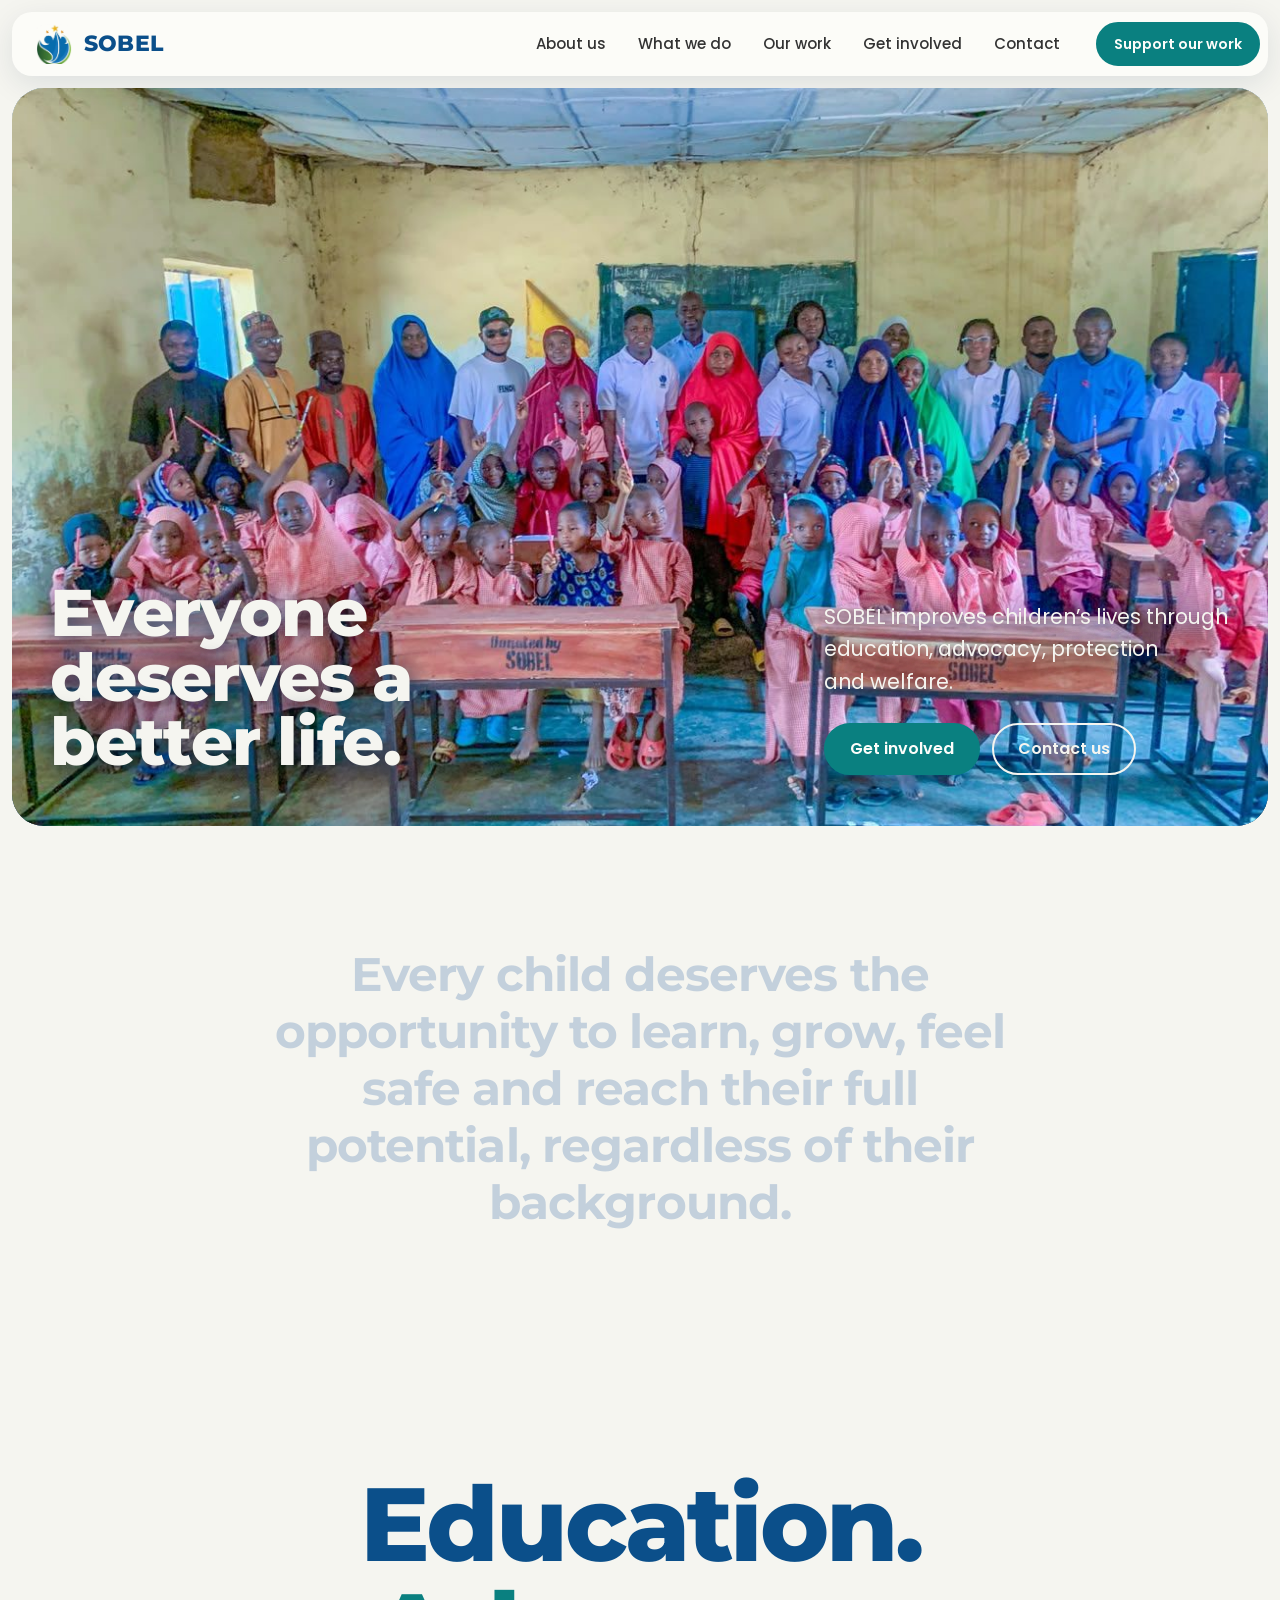
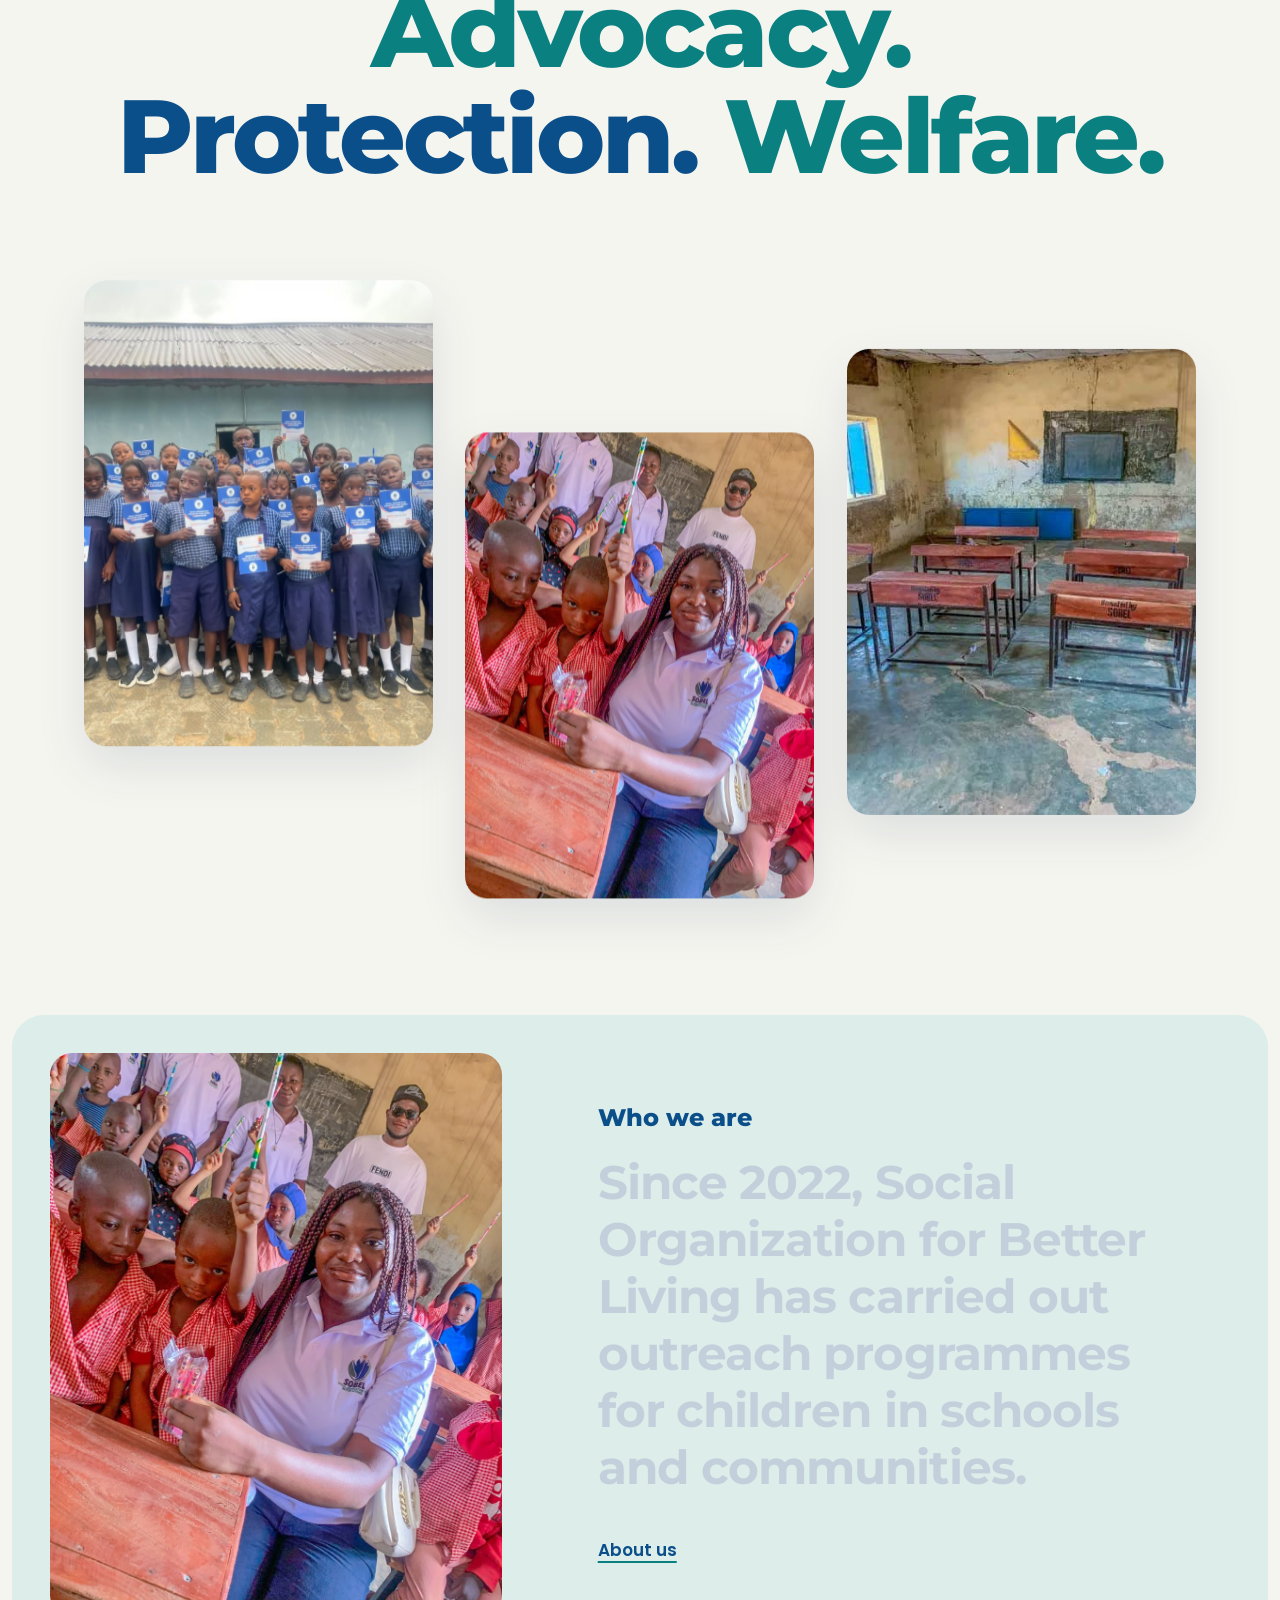
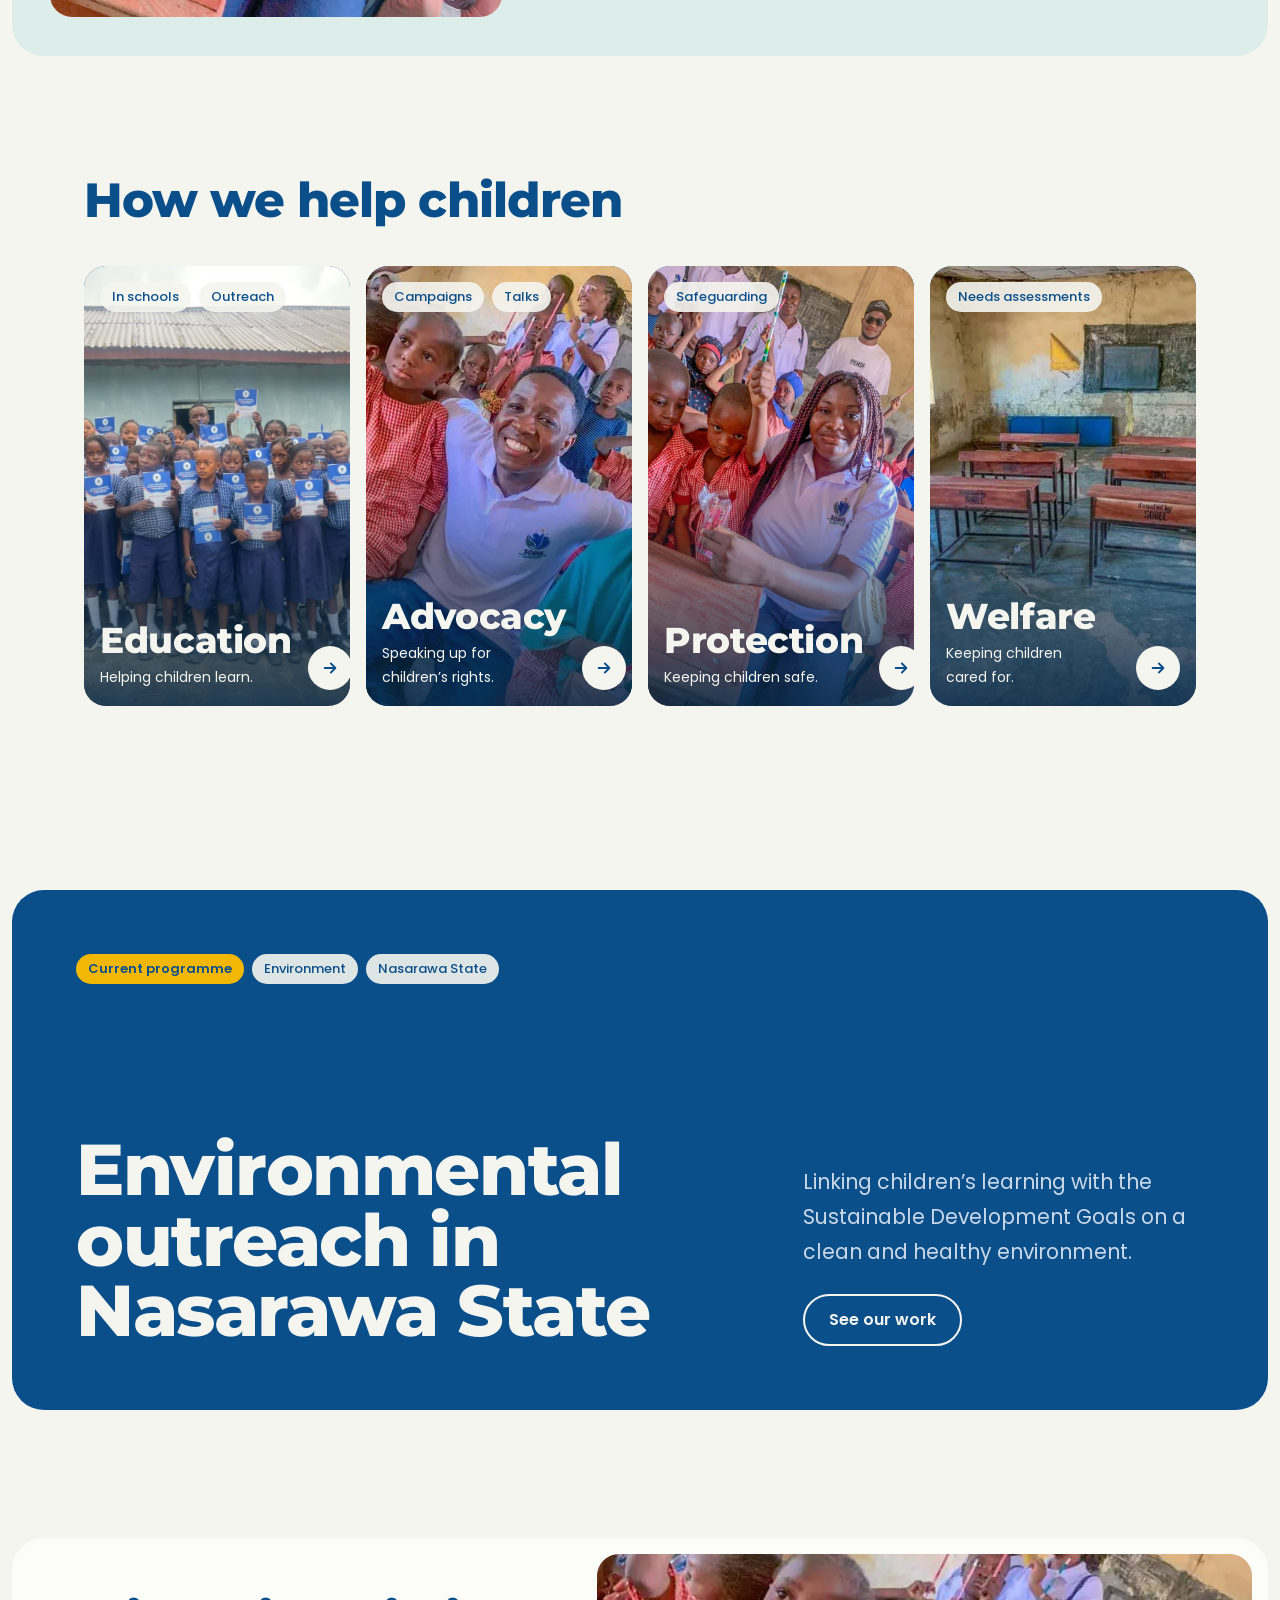
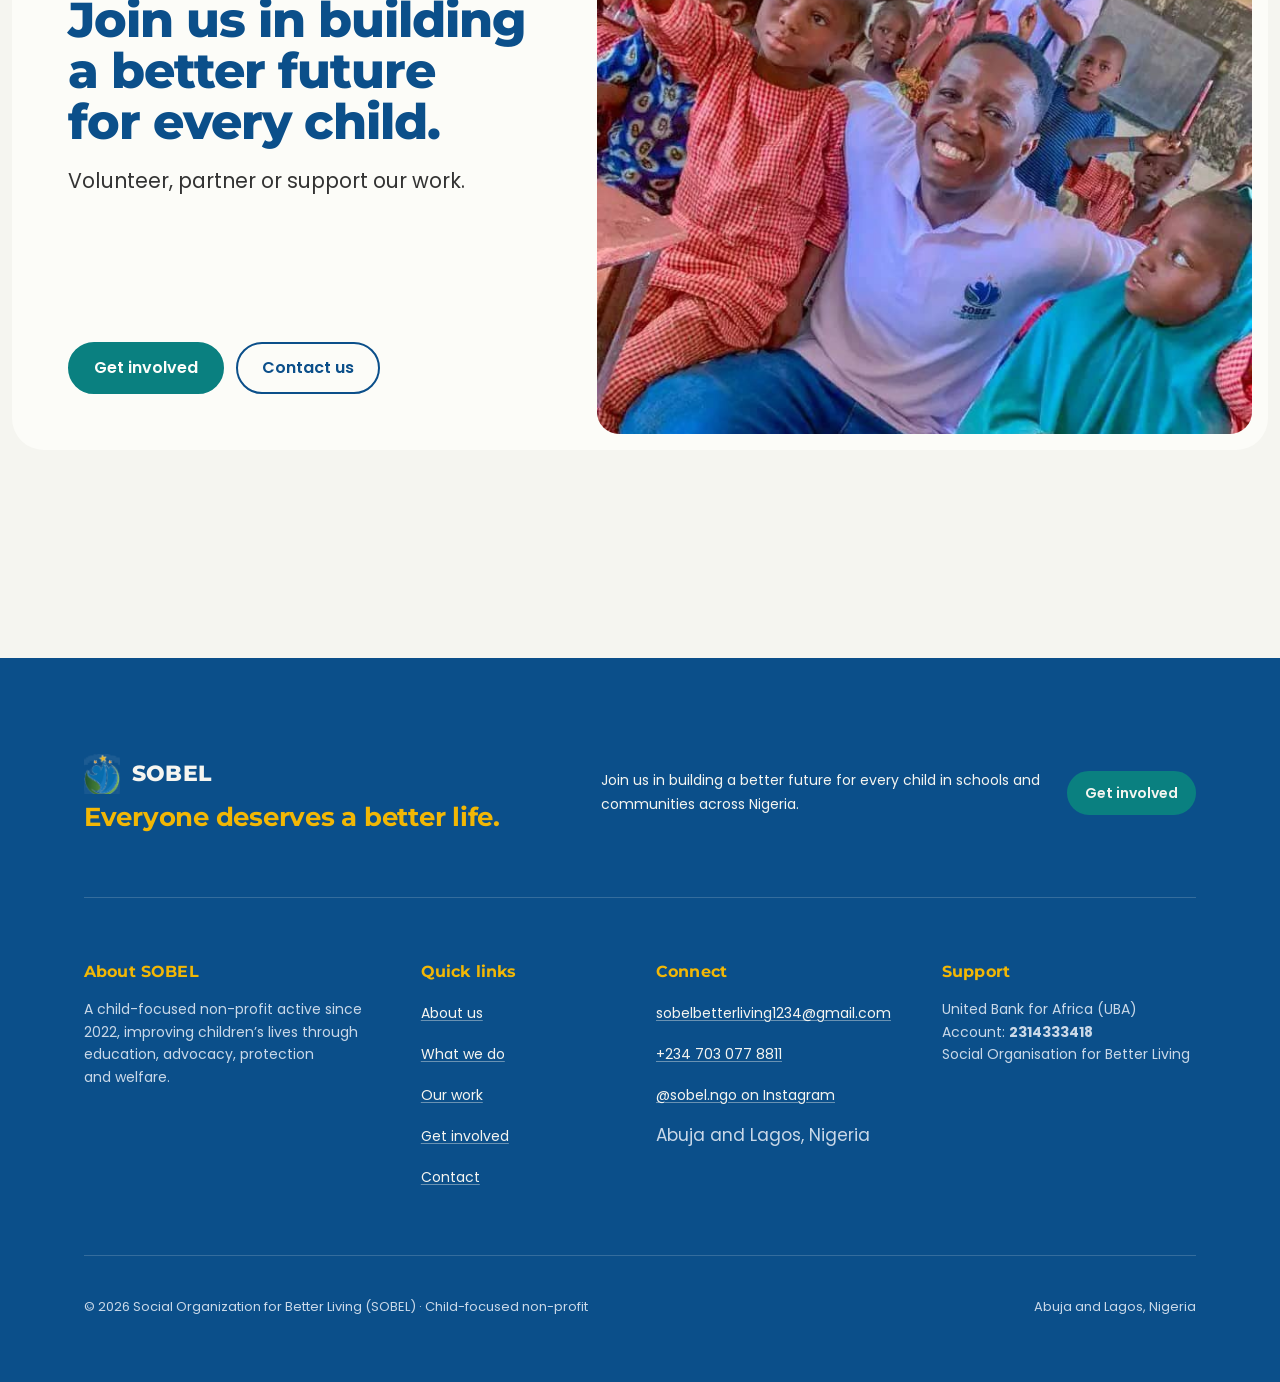
==== commit a4d3dd6d: "chore: update organization contact email to sobelbetterliving1234@gmail.com" ====
--- a/index.html
+++ b/index.html
@@ -164,7 +164,7 @@
       <div class="foot__col">
         <h2>Connect</h2>
         <ul>
-          <li><a href="mailto:sobel.betterliving@gmail.com">sobel.betterliving@gmail.com</a></li>
+          <li><a href="mailto:sobelbetterliving1234@gmail.com">sobelbetterliving1234@gmail.com</a></li>
           <li><a href="https://wa.me/2347030778811">+234 703 077 8811</a></li>
           <li><a href="https://www.instagram.com/sobel.ngo/">@sobel.ngo on Instagram</a></li>
           <li>Abuja and Lagos, Nigeria</li>
--- a/css/site.css
+++ b/css/site.css
@@ -137,6 +137,75 @@
 .page-hero h1 { color: var(--color-cream-on-navy); font-size: clamp(3rem, 7vw + 0.5rem, 7.5rem); line-height: 0.95; }
 .page-hero .lead { color: var(--color-cream-on-navy); }
 @media (min-width: 60rem) { .page-hero__inner { grid-template-columns: minmax(0, 7fr) minmax(0, 4fr); gap: var(--space-2xl); } }
+
+/* ---------- Mobile Header & Hero Adjustments (< 48rem) ---------- */
+@media (max-width: 48rem) {
+  :root {
+    --frame: 8px;
+    --nav-h: 56px;
+  }
+
+  .site-head__inner {
+    border-radius: 16px;
+  }
+  .brand img {
+    width: 30px;
+  }
+  .brand span {
+    font-size: 1.2rem;
+  }
+
+  /* Home hero on mobile: compact, punchy, doesn't overwhelm the viewport */
+  .hero {
+    margin-top: calc(var(--frame) + var(--nav-h) + var(--space-xs));
+    min-height: clamp(380px, 54svh, 480px);
+    border-radius: 20px;
+  }
+  .hero__bottom {
+    padding-top: var(--space-lg);
+    padding-bottom: var(--space-lg);
+    gap: var(--space-md);
+  }
+  .hero h1 {
+    font-size: clamp(1.85rem, 7.5vw, 2.6rem);
+    line-height: 1.05;
+  }
+  .hero .lead {
+    font-size: 0.95rem;
+    line-height: 1.5;
+  }
+  .hero__aside {
+    gap: var(--space-md);
+  }
+  .hero .btn {
+    min-height: 46px;
+    padding: 0 var(--space-md);
+    font-size: var(--text-sm);
+  }
+
+  /* Inner page hero on mobile: elegant, concise, content immediately accessible */
+  .page-hero {
+    min-height: clamp(240px, 32svh, 320px);
+    border-radius: 20px;
+  }
+  .page-hero:not(.page-hero--photo) {
+    min-height: auto;
+  }
+  .page-hero__inner {
+    padding-top: calc(var(--nav-h) + var(--space-md));
+    padding-bottom: var(--space-md);
+    padding-inline: var(--space-md);
+    gap: var(--space-sm);
+  }
+  .page-hero h1 {
+    font-size: clamp(1.75rem, 6.5vw, 2.4rem);
+    line-height: 1.05;
+  }
+  .page-hero .lead {
+    font-size: 0.9375rem;
+    line-height: 1.5;
+  }
+}
 
 /* ---------- Words that light up as you scroll ---------- */
 .glow { font: 700 clamp(1.6rem, 2.4vw + 1rem, 3.4rem)/1.22 var(--font-display); letter-spacing: -0.02em; color: var(--color-head); max-width: 26ch; text-wrap: pretty; }
